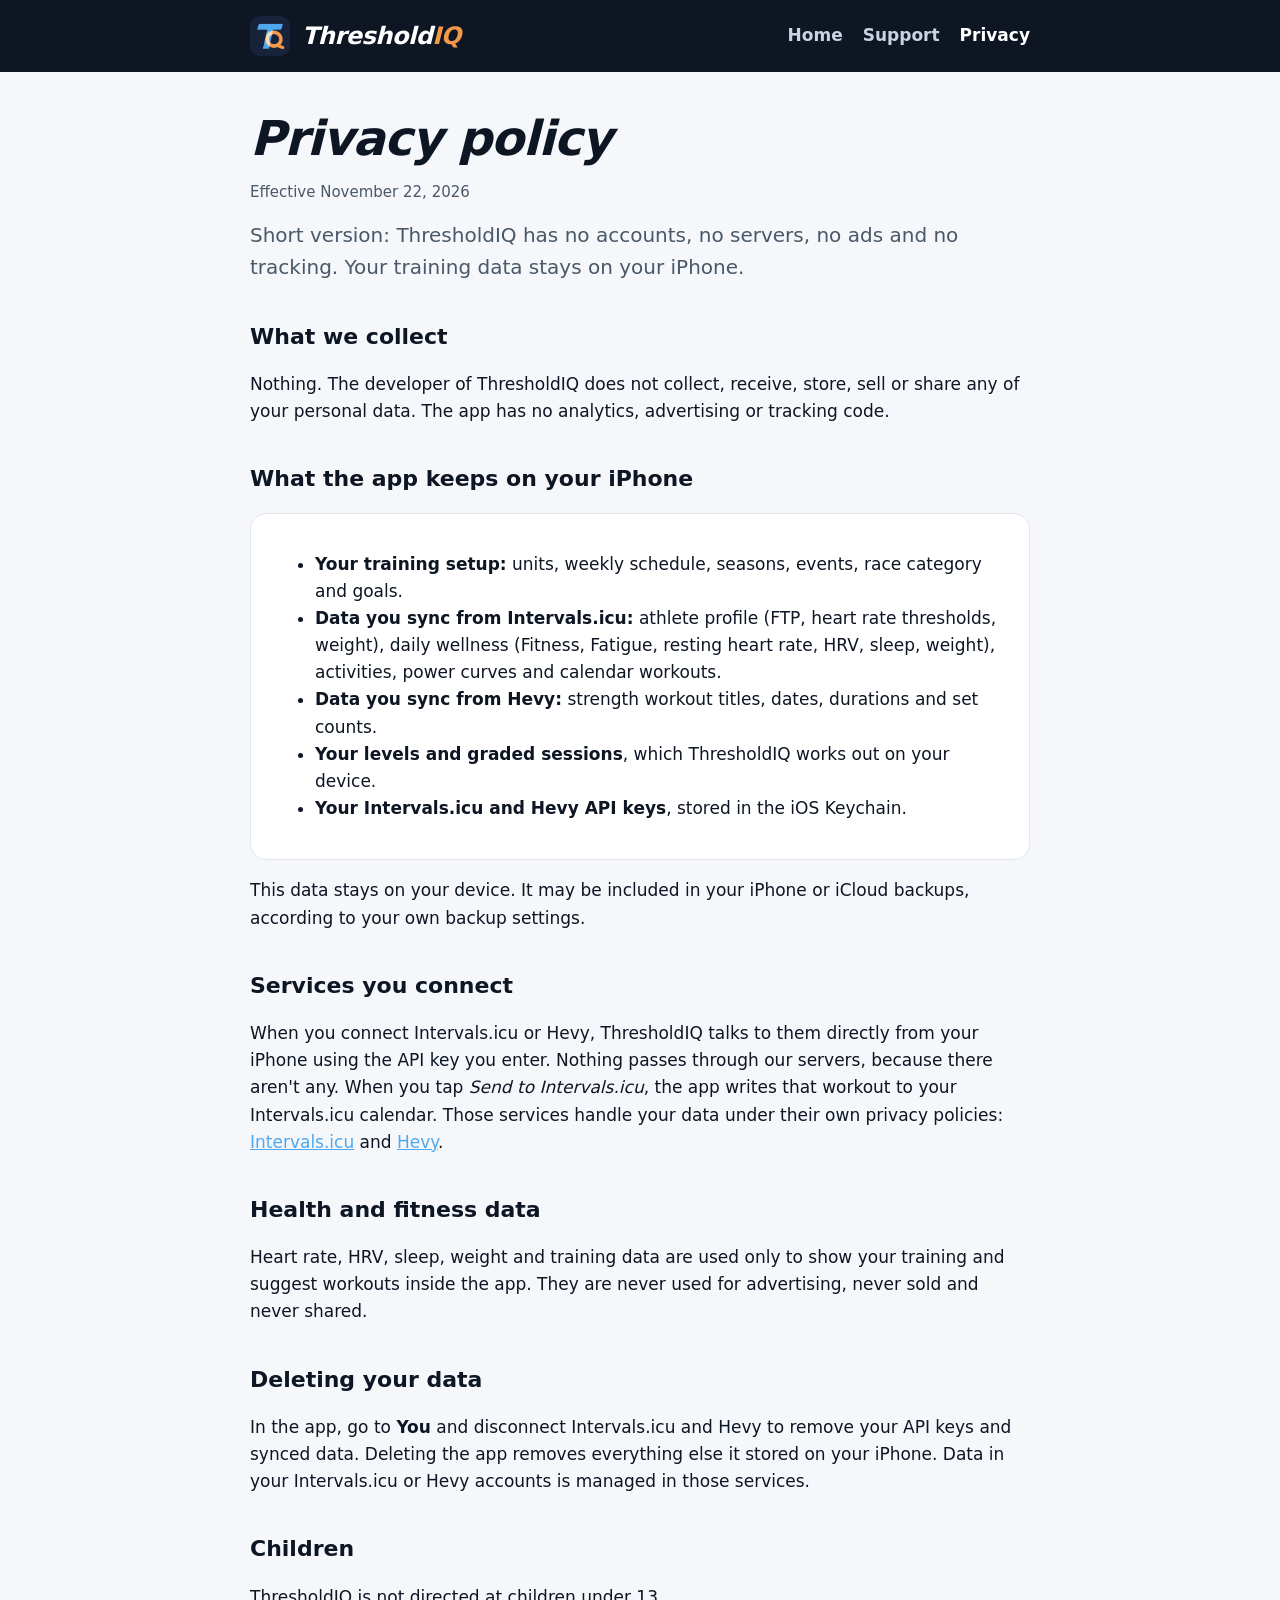
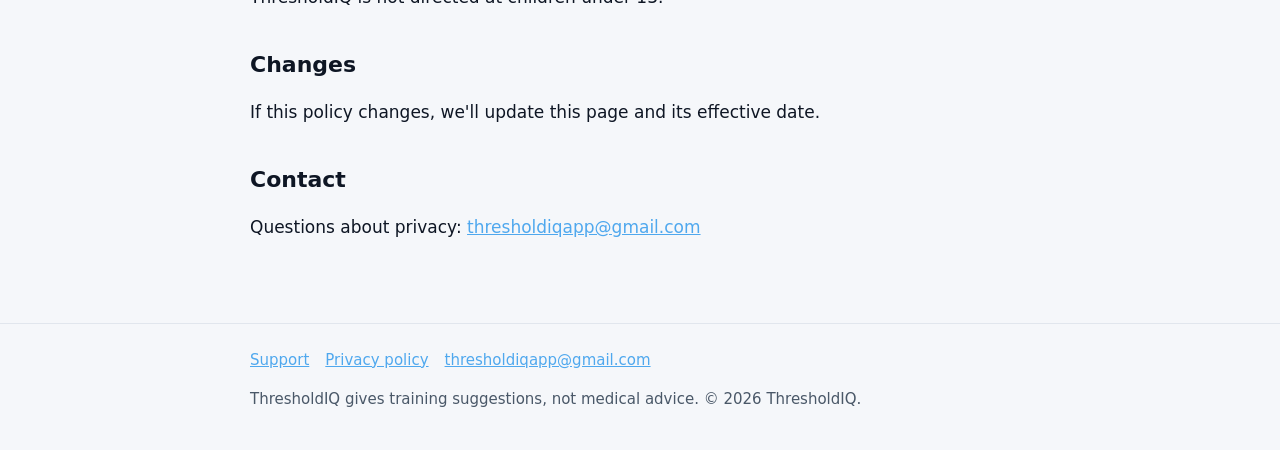
==== privacy/index.html @ 4323054e "Version the stylesheet link so browsers load the new styles Co-Authored-By: Claude Opus 5.5 <noreply" ====
<!doctype html>
<html lang="en">
<head>
<meta charset="utf-8">
<meta name="viewport" content="width=device-width, initial-scale=1">
<title>Privacy policy — ThresholdIQ</title>
<meta name="description" content="ThresholdIQ privacy policy: no accounts, no servers, no tracking.">
<link rel="icon" href="../assets/favicon.png">
<link rel="apple-touch-icon" href="../assets/apple-touch-icon.png">
<link rel="stylesheet" href="../assets/site.css?v=1.3">
</head>
<body>
<a class="skip" href="#main">Skip to content</a>
<header class="site"><div class="wrap">
<a class="brand" href="../"><img src="../assets/icon-256.png" alt=""><span class="wordmark">Threshold<span>IQ</span></span></a>
<nav class="site" aria-label="Main"><a href="../">Home</a><a href="../support/">Support</a><a href="../privacy/" aria-current="page">Privacy</a></nav>
</div></header>

<main id="main"><div class="wrap">
<h1>Privacy policy</h1>
<p class="meta">Effective November 22, 2026</p>
<p class="lead">Short version: ThresholdIQ has no accounts, no servers, no ads and no tracking. Your training data stays on your iPhone.</p>

<h2>What we collect</h2>
<p>Nothing. The developer of ThresholdIQ does not collect, receive, store, sell or share any of your personal data. The app has no analytics, advertising or tracking code.</p>

<h2>What the app keeps on your iPhone</h2>
<div class="card"><ul>
<li><strong>Your training setup:</strong> units, weekly schedule, seasons, events, race category and goals.</li>
<li><strong>Data you sync from Intervals.icu:</strong> athlete profile (FTP, heart rate thresholds, weight), daily wellness (Fitness, Fatigue, resting heart rate, HRV, sleep, weight), activities, power curves and calendar workouts.</li>
<li><strong>Data you sync from Hevy:</strong> strength workout titles, dates, durations and set counts.</li>
<li><strong>Your levels and graded sessions</strong>, which ThresholdIQ works out on your device.</li>
<li><strong>Your Intervals.icu and Hevy API keys</strong>, stored in the iOS Keychain.</li>
</ul></div>
<p>This data stays on your device. It may be included in your iPhone or iCloud backups, according to your own backup settings.</p>

<h2>Services you connect</h2>
<p>When you connect Intervals.icu or Hevy, ThresholdIQ talks to them directly from your iPhone using the API key you enter. Nothing passes through our servers, because there aren't any. When you tap <em>Send to Intervals.icu</em>, the app writes that workout to your Intervals.icu calendar. Those services handle your data under their own privacy policies:
<a href="https://intervals.icu/privacy-policy">Intervals.icu</a> and <a href="https://www.hevyapp.com/privacy-policy/">Hevy</a>.</p>

<h2>Health and fitness data</h2>
<p>Heart rate, HRV, sleep, weight and training data are used only to show your training and suggest workouts inside the app. They are never used for advertising, never sold and never shared.</p>

<h2>Deleting your data</h2>
<p>In the app, go to <strong>You</strong> and disconnect Intervals.icu and Hevy to remove your API keys and synced data. Deleting the app removes everything else it stored on your iPhone. Data in your Intervals.icu or Hevy accounts is managed in those services.</p>

<h2>Children</h2>
<p>ThresholdIQ is not directed at children under 13.</p>

<h2>Changes</h2>
<p>If this policy changes, we'll update this page and its effective date.</p>

<h2>Contact</h2>
<p>Questions about privacy: <a href="mailto:thresholdiqapp@gmail.com">thresholdiqapp@gmail.com</a></p>
</div></main>
<footer class="site"><div class="wrap">
<a href="../support/">Support</a><a href="../privacy/">Privacy policy</a><a href="mailto:thresholdiqapp@gmail.com">thresholdiqapp@gmail.com</a>
<p>ThresholdIQ gives training suggestions, not medical advice. © 2026 ThresholdIQ.</p>
</div></footer>
</body>
</html>
---- assets/site.css ----
:root{--navy:#0E1624;--tile:#16233A;--blue:#4FA8EE;--orange:#F2994A;--orange-light:#D9600B;--ink:#0E1624;--muted:#4A5868;--bg:#F5F7FA;--card:#FFFFFF;--line:#E1E6ED}
@media (prefers-color-scheme: dark){:root{--ink:#F2F4F8;--muted:#AAB6C5;--bg:#0E1624;--card:#16233A;--line:#24344F;--orange-light:#F2994A}}
*{box-sizing:border-box}
body{margin:0;font-family:Inter,-apple-system,BlinkMacSystemFont,"Segoe UI",system-ui,sans-serif;background:var(--bg);color:var(--ink);line-height:1.6;font-size:17px}
a{color:var(--blue)}a:hover{color:var(--orange-light)}
.skip{position:absolute;left:-999px}.skip:focus{left:16px;top:16px;background:var(--card);padding:8px 12px;border-radius:8px;z-index:9}
header.site{background:var(--navy);color:#fff}
header.site .wrap{display:flex;align-items:center;justify-content:space-between;gap:16px;flex-wrap:wrap;padding-top:16px;padding-bottom:16px}
.brand{display:inline-flex;align-items:center;gap:12px;color:#fff;text-decoration:none}
.brand img{width:40px;height:40px;border-radius:10px}
.wordmark{font-weight:900;font-style:italic;font-size:24px;letter-spacing:-.5px;color:#fff}
.wordmark span{color:var(--orange)}
nav.site a{color:#C9D4E2;text-decoration:none;margin-left:20px;font-weight:600}
nav.site a:hover,nav.site a[aria-current=page]{color:#fff}
.wrap{max-width:820px;margin:0 auto;padding:0 20px}
main{padding:40px 0 64px}
h1{font-size:clamp(32px,6vw,48px);line-height:1.1;margin:0 0 12px;font-weight:900;font-style:italic;letter-spacing:-1px}
h2{font-size:22px;margin:36px 0 8px}
.lead{font-size:20px;color:var(--muted);margin:0 0 24px}
.card{background:var(--card);border:1px solid var(--line);border-radius:16px;padding:20px 24px;margin:16px 0}
.hero{background:var(--navy);color:#fff;padding:56px 0}
.hero h1{color:#fff}.hero h1 span{color:var(--orange)}
.hero p{color:#C9D4E2;font-size:20px;margin:0}
.hero img{width:112px;height:112px;border-radius:26px;margin-bottom:20px}
.grid{display:grid;grid-template-columns:repeat(auto-fit,minmax(220px,1fr));gap:16px}
.btn{display:inline-block;background:var(--orange);color:#3A1F02;font-weight:700;text-decoration:none;padding:12px 20px;border-radius:12px;min-height:44px}
.btn:hover{color:#3A1F02;filter:brightness(1.05)}
footer.site{border-top:1px solid var(--line);padding:24px 0;color:var(--muted);font-size:15px}
footer.site a{margin-right:16px}
.meta{color:var(--muted);font-size:15px}
/* 1.1: screenshots, feature rows, social image */
.hero .status{display:inline-block;margin-top:20px;padding:6px 14px;border-radius:999px;background:rgba(242,153,74,.16);color:#F7B57A;font-weight:700;font-size:15px;text-decoration:none}
.hero a.status:hover{background:rgba(242,153,74,.28)}
.shots{display:flex;gap:18px;overflow-x:auto;scroll-snap-type:x mandatory;padding:8px 20px 20px;margin:0 auto;max-width:1100px}
.shots figure{flex:0 0 auto;margin:0;scroll-snap-align:center;text-align:center}
.shots img{display:block;width:220px;height:auto;border-radius:30px;border:6px solid #1E2B42;box-shadow:0 12px 30px rgba(14,22,36,.25)}
.shots figcaption{margin-top:10px;font-weight:700;font-size:15px;color:var(--muted)}
.strip{background:var(--navy);padding:8px 0 28px}
.strip figcaption{color:#C9D4E2}
.feature{display:grid;grid-template-columns:200px 1fr;gap:28px;align-items:center;margin:40px 0}
.feature img{width:200px;border-radius:28px;border:6px solid #1E2B42}
.feature h2{margin-top:0}
.feature p{margin:0 0 8px}
.feature ul{margin:8px 0 0;padding-left:20px}
@media (max-width:560px){.feature{grid-template-columns:1fr}.feature img{width:180px;margin:0 auto}}
.pill{display:inline-block;font-size:13px;font-weight:800;letter-spacing:.4px;text-transform:uppercase;color:var(--orange-light);margin-bottom:4px}
.works{display:flex;flex-wrap:wrap;gap:10px;margin:12px 0 0}
.works span{background:var(--card);border:1px solid var(--line);border-radius:999px;padding:6px 14px;font-weight:600;font-size:15px}
@media (prefers-reduced-motion:no-preference){.shots{scroll-behavior:smooth}}
/* 1.3: App Store badge and beta link */
.get{display:flex;flex-wrap:wrap;align-items:center;gap:14px 18px;margin-top:24px}
.get .appstore{display:inline-block;line-height:0}
.get .appstore img{height:56px;width:auto}
.get .beta{display:inline-flex;align-items:center;height:56px;padding:0 22px;border-radius:12px;border:1.5px solid rgba(242,153,74,.6);color:#F7B57A;font-weight:700;font-size:16px;text-decoration:none}
.get .beta:hover{background:rgba(242,153,74,.16);color:#F7B57A}
.hero .fine{font-size:15px;color:#AAB6C5;margin-top:12px}
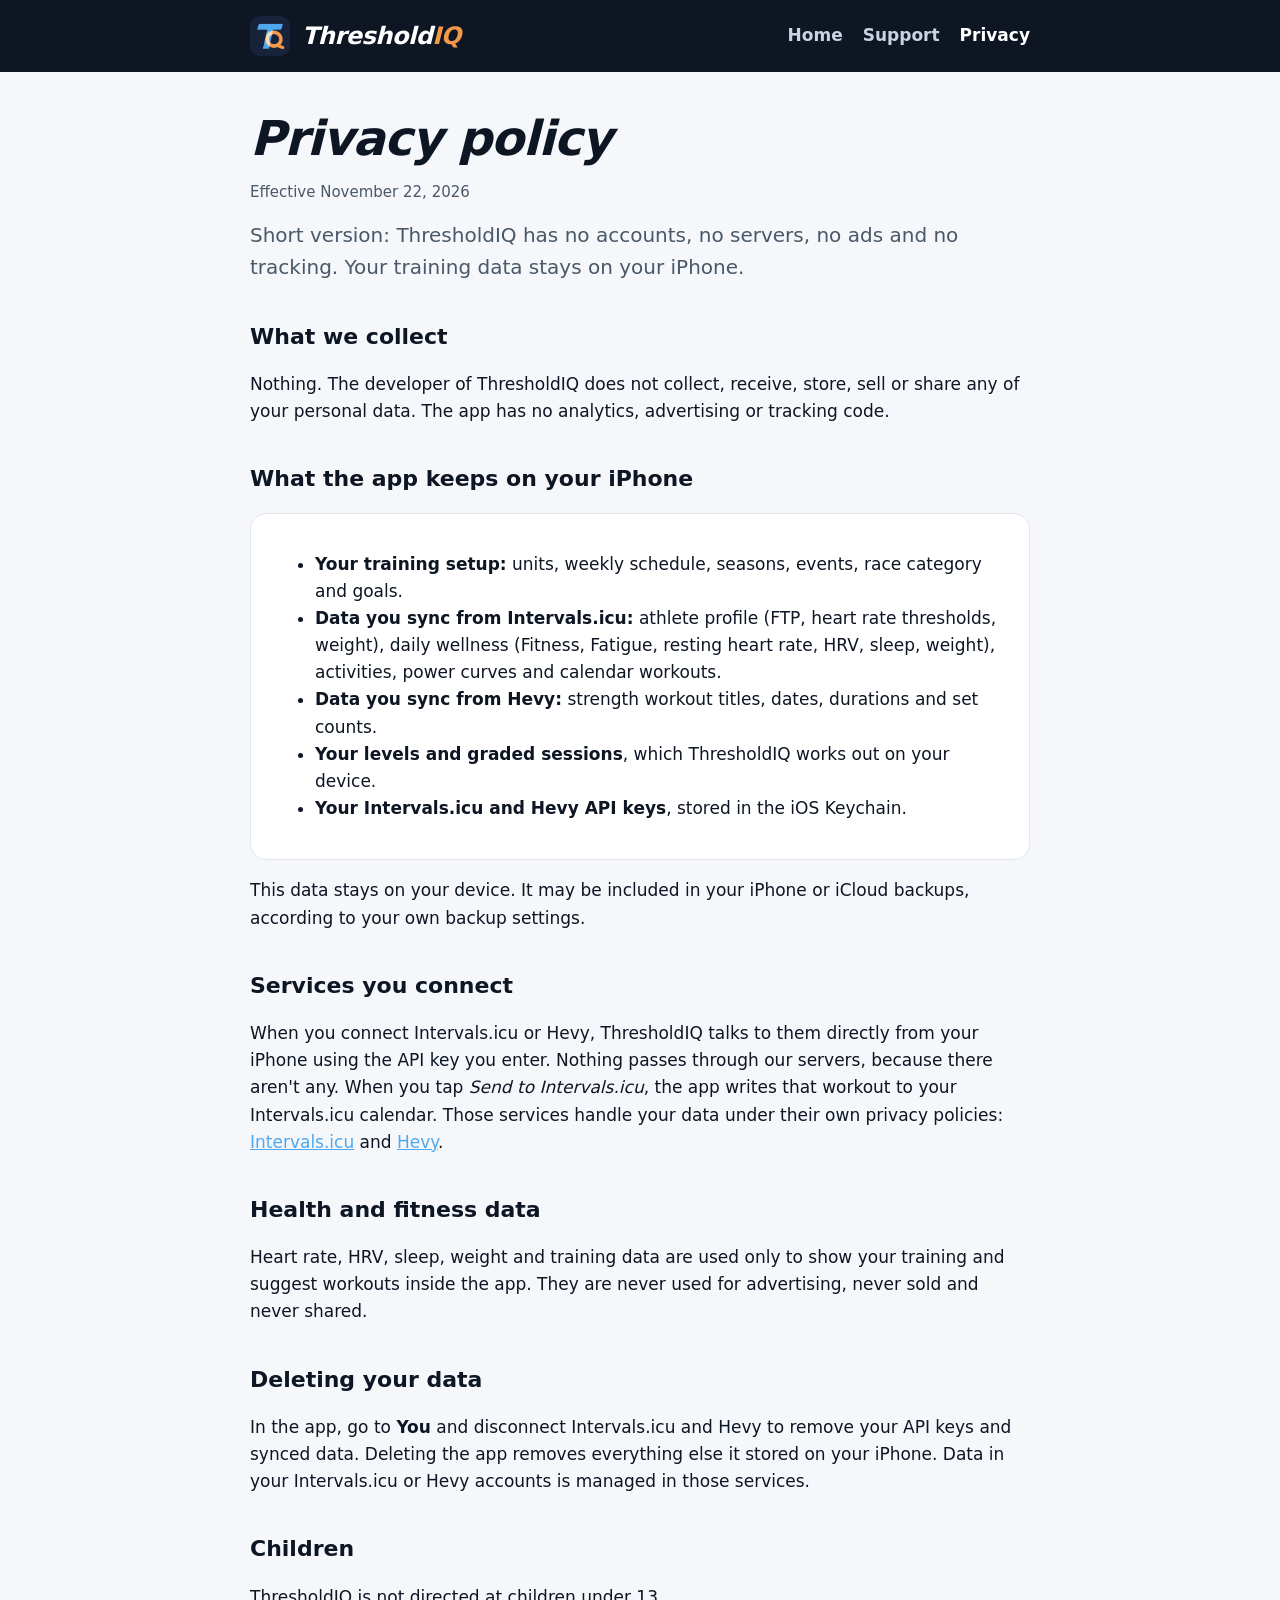
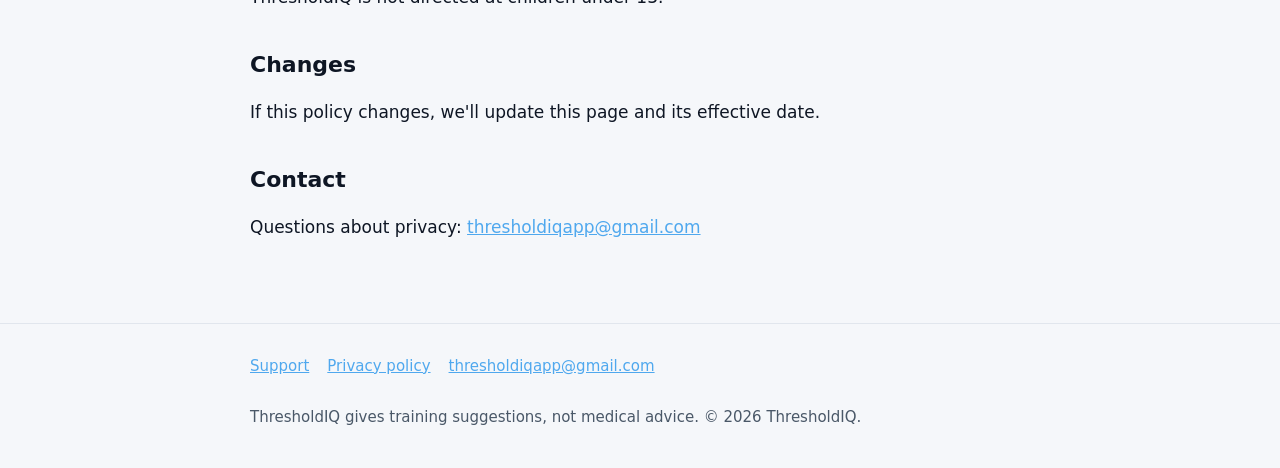
==== commit 78fb8efd: "Footer links stay on one line and are easier to tap on phones Co-Authored-By: Claude Opus 5.5 <norep" ====
--- a/privacy/index.html
+++ b/privacy/index.html
@@ -7,7 +7,7 @@
 <meta name="description" content="ThresholdIQ privacy policy: no accounts, no servers, no tracking.">
 <link rel="icon" href="../assets/favicon.png">
 <link rel="apple-touch-icon" href="../assets/apple-touch-icon.png">
-<link rel="stylesheet" href="../assets/site.css?v=1.3">
+<link rel="stylesheet" href="../assets/site.css?v=1.3.2">
 </head>
 <body>
 <a class="skip" href="#main">Skip to content</a>
--- a/assets/site.css
+++ b/assets/site.css
@@ -54,3 +54,6 @@
 .get .beta{display:inline-flex;align-items:center;height:56px;padding:0 22px;border-radius:12px;border:1.5px solid rgba(242,153,74,.6);color:#F7B57A;font-weight:700;font-size:16px;text-decoration:none}
 .get .beta:hover{background:rgba(242,153,74,.16);color:#F7B57A}
 .hero .fine{font-size:15px;color:#AAB6C5;margin-top:12px}
+.hero .fine a{color:#F7B57A}
+/* Footer links: keep each on one line, with room to tap */
+footer.site a{display:inline-block;white-space:nowrap;margin:0 18px 6px 0;padding:6px 0}
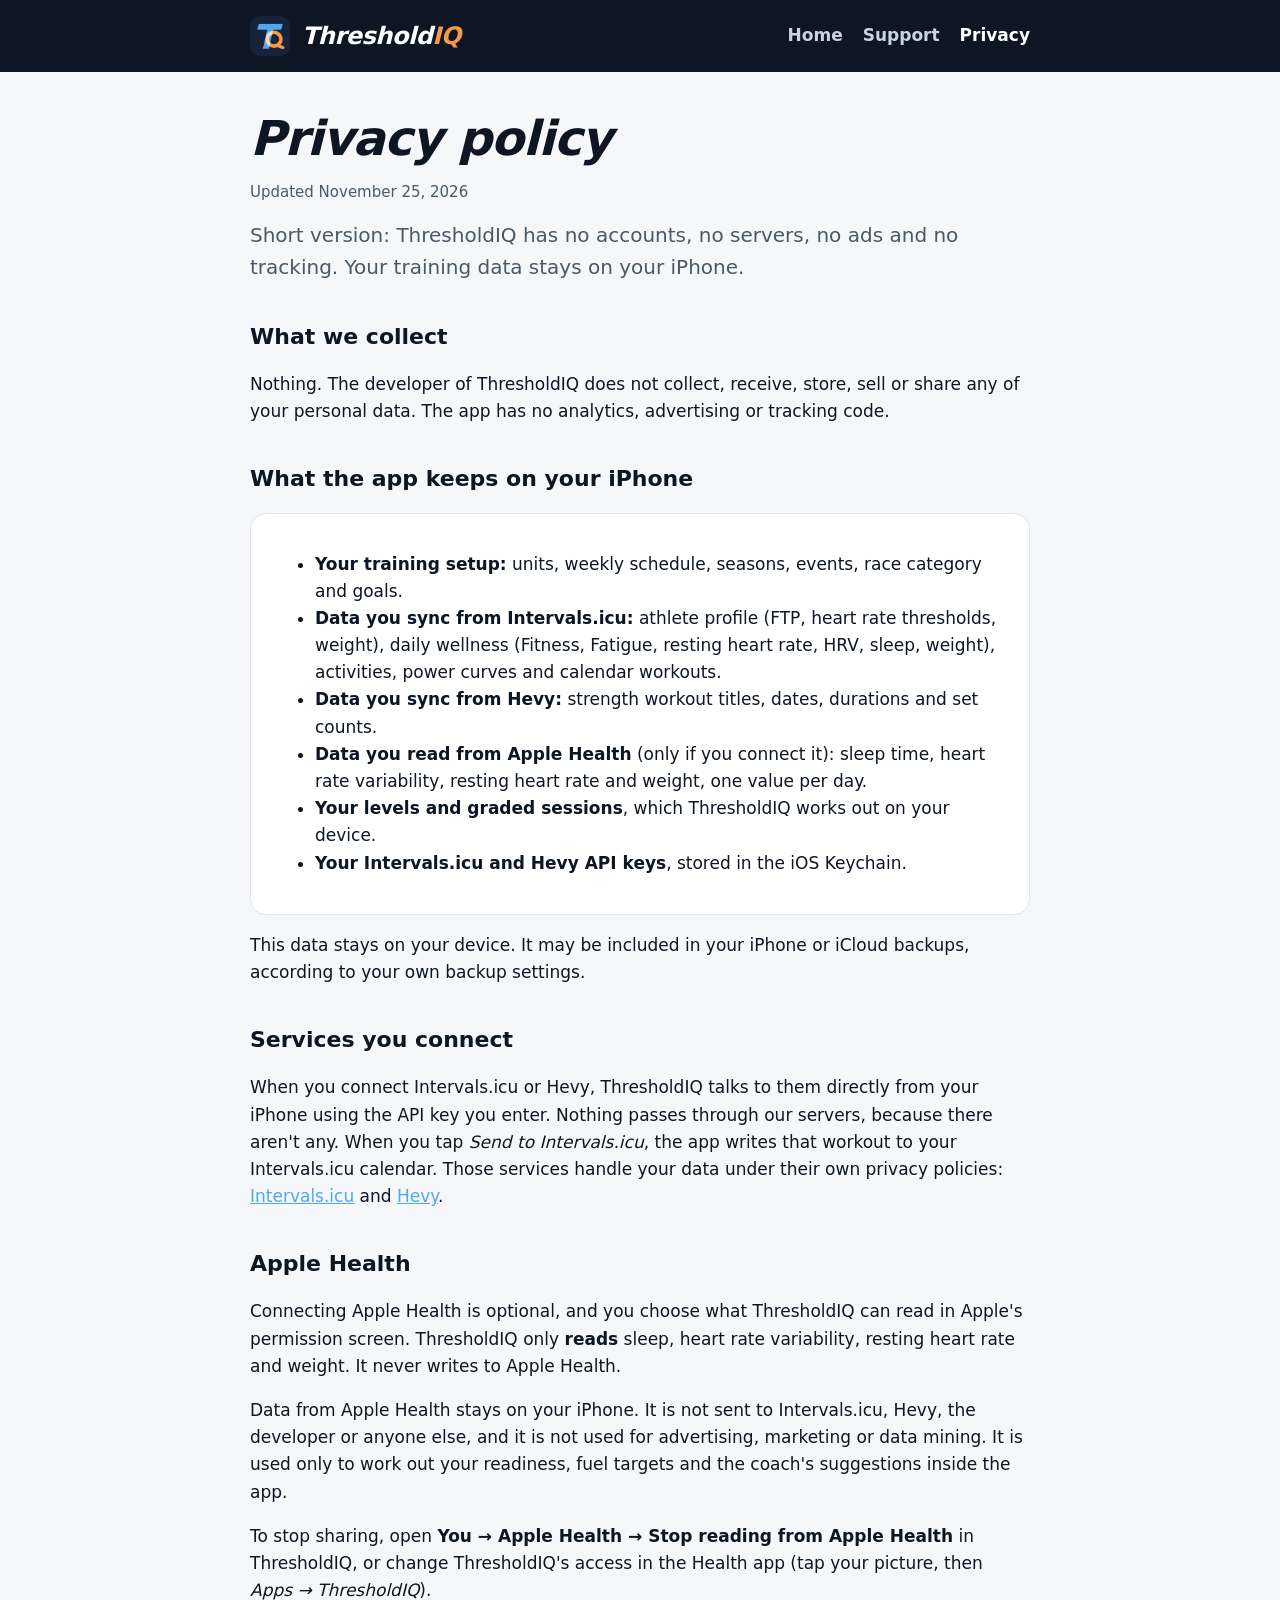
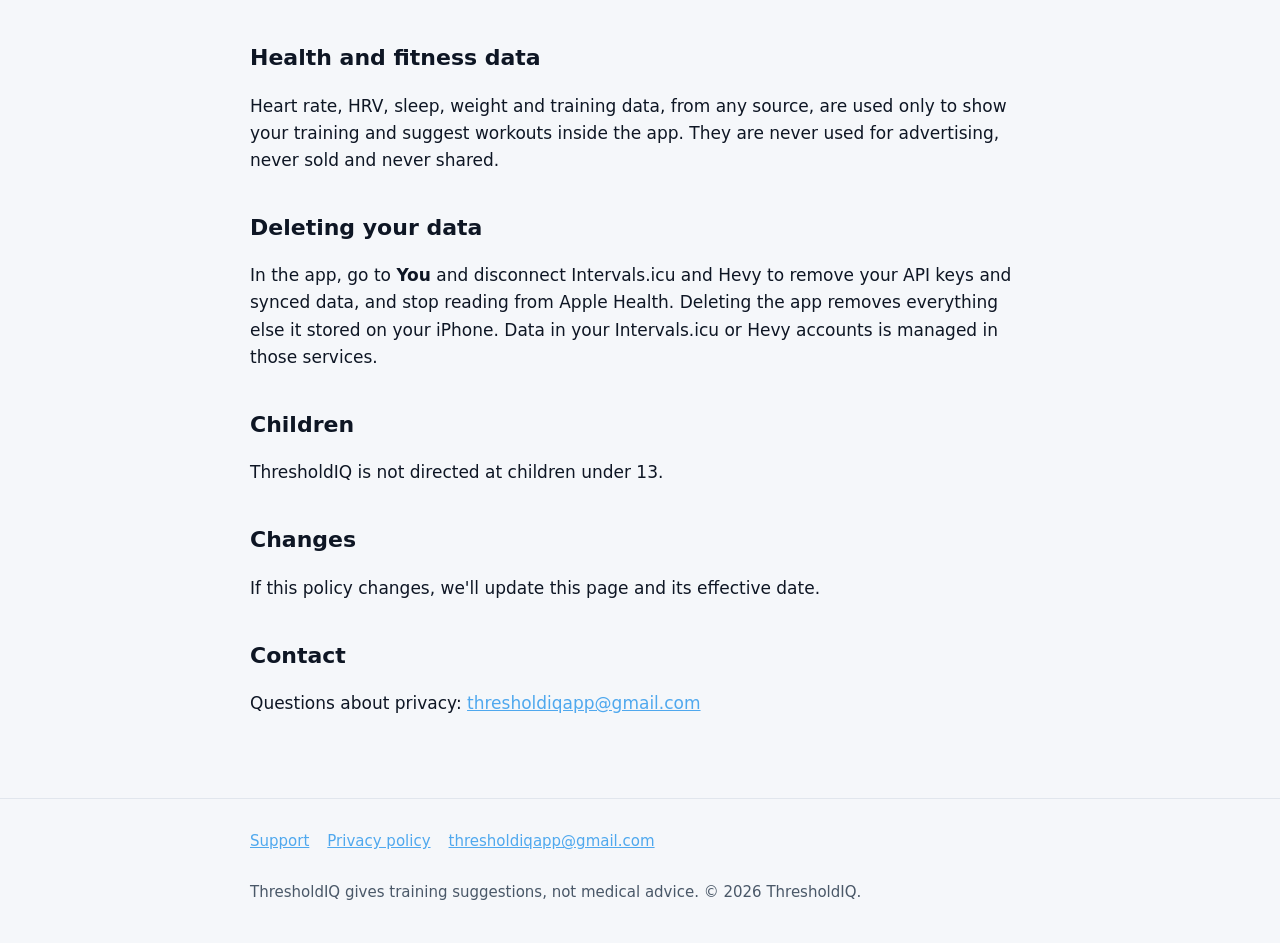
==== commit b4a9499c: "Privacy policy: Apple Health (read-only, stays on the iPhone, never shared) Co-Authored-By: Claude O" ====
--- a/privacy/index.html
+++ b/privacy/index.html
@@ -7,7 +7,7 @@
 <meta name="description" content="ThresholdIQ privacy policy: no accounts, no servers, no tracking.">
 <link rel="icon" href="../assets/favicon.png">
 <link rel="apple-touch-icon" href="../assets/apple-touch-icon.png">
-<link rel="stylesheet" href="../assets/site.css?v=1.3.2">
+<link rel="stylesheet" href="../assets/site.css?v=1.3.6">
 </head>
 <body>
 <a class="skip" href="#main">Skip to content</a>
@@ -18,7 +18,7 @@
 
 <main id="main"><div class="wrap">
 <h1>Privacy policy</h1>
-<p class="meta">Effective November 22, 2026</p>
+<p class="meta">Updated November 25, 2026</p>
 <p class="lead">Short version: ThresholdIQ has no accounts, no servers, no ads and no tracking. Your training data stays on your iPhone.</p>
 
 <h2>What we collect</h2>
@@ -29,6 +29,7 @@
 <li><strong>Your training setup:</strong> units, weekly schedule, seasons, events, race category and goals.</li>
 <li><strong>Data you sync from Intervals.icu:</strong> athlete profile (FTP, heart rate thresholds, weight), daily wellness (Fitness, Fatigue, resting heart rate, HRV, sleep, weight), activities, power curves and calendar workouts.</li>
 <li><strong>Data you sync from Hevy:</strong> strength workout titles, dates, durations and set counts.</li>
+<li><strong>Data you read from Apple Health</strong> (only if you connect it): sleep time, heart rate variability, resting heart rate and weight, one value per day.</li>
 <li><strong>Your levels and graded sessions</strong>, which ThresholdIQ works out on your device.</li>
 <li><strong>Your Intervals.icu and Hevy API keys</strong>, stored in the iOS Keychain.</li>
 </ul></div>
@@ -38,11 +39,16 @@
 <p>When you connect Intervals.icu or Hevy, ThresholdIQ talks to them directly from your iPhone using the API key you enter. Nothing passes through our servers, because there aren't any. When you tap <em>Send to Intervals.icu</em>, the app writes that workout to your Intervals.icu calendar. Those services handle your data under their own privacy policies:
 <a href="https://intervals.icu/privacy-policy">Intervals.icu</a> and <a href="https://www.hevyapp.com/privacy-policy/">Hevy</a>.</p>
 
+<h2>Apple Health</h2>
+<p>Connecting Apple Health is optional, and you choose what ThresholdIQ can read in Apple's permission screen. ThresholdIQ only <strong>reads</strong> sleep, heart rate variability, resting heart rate and weight. It never writes to Apple Health.</p>
+<p>Data from Apple Health stays on your iPhone. It is not sent to Intervals.icu, Hevy, the developer or anyone else, and it is not used for advertising, marketing or data mining. It is used only to work out your readiness, fuel targets and the coach's suggestions inside the app.</p>
+<p>To stop sharing, open <strong>You → Apple Health → Stop reading from Apple Health</strong> in ThresholdIQ, or change ThresholdIQ's access in the Health app (tap your picture, then <em>Apps → ThresholdIQ</em>).</p>
+
 <h2>Health and fitness data</h2>
-<p>Heart rate, HRV, sleep, weight and training data are used only to show your training and suggest workouts inside the app. They are never used for advertising, never sold and never shared.</p>
+<p>Heart rate, HRV, sleep, weight and training data, from any source, are used only to show your training and suggest workouts inside the app. They are never used for advertising, never sold and never shared.</p>
 
 <h2>Deleting your data</h2>
-<p>In the app, go to <strong>You</strong> and disconnect Intervals.icu and Hevy to remove your API keys and synced data. Deleting the app removes everything else it stored on your iPhone. Data in your Intervals.icu or Hevy accounts is managed in those services.</p>
+<p>In the app, go to <strong>You</strong> and disconnect Intervals.icu and Hevy to remove your API keys and synced data, and stop reading from Apple Health. Deleting the app removes everything else it stored on your iPhone. Data in your Intervals.icu or Hevy accounts is managed in those services.</p>
 
 <h2>Children</h2>
 <p>ThresholdIQ is not directed at children under 13.</p>
--- a/assets/site.css
+++ b/assets/site.css
@@ -49,11 +49,13 @@
 @media (prefers-reduced-motion:no-preference){.shots{scroll-behavior:smooth}}
 /* 1.3: App Store badge and beta link */
 .get{display:flex;flex-wrap:wrap;align-items:center;gap:14px 18px;margin-top:24px}
-.get .appstore{display:inline-block;line-height:0}
-.get .appstore img{height:56px;width:auto}
-.get .beta{display:inline-flex;align-items:center;height:56px;padding:0 22px;border-radius:12px;border:1.5px solid rgba(242,153,74,.6);color:#F7B57A;font-weight:700;font-size:16px;text-decoration:none}
+.get .appstore{display:flex}
+.get .appstore img{display:block;height:56px;width:auto;margin:0;border-radius:0}
+.get .beta{display:inline-flex;align-items:center;height:56px;padding:0 22px;border-radius:9px;border:1.5px solid rgba(242,153,74,.6);color:#F7B57A;font-weight:700;font-size:16px;text-decoration:none}
 .get .beta:hover{background:rgba(242,153,74,.16);color:#F7B57A}
 .hero .fine{font-size:15px;color:#AAB6C5;margin-top:12px}
 .hero .fine a{color:#F7B57A}
 /* Footer links: keep each on one line, with room to tap */
 footer.site a{display:inline-block;white-space:nowrap;margin:0 18px 6px 0;padding:6px 0}
+/* Keep "Get faster." together; the headline breaks between the two sentences */
+.hero h1 span{white-space:nowrap}
